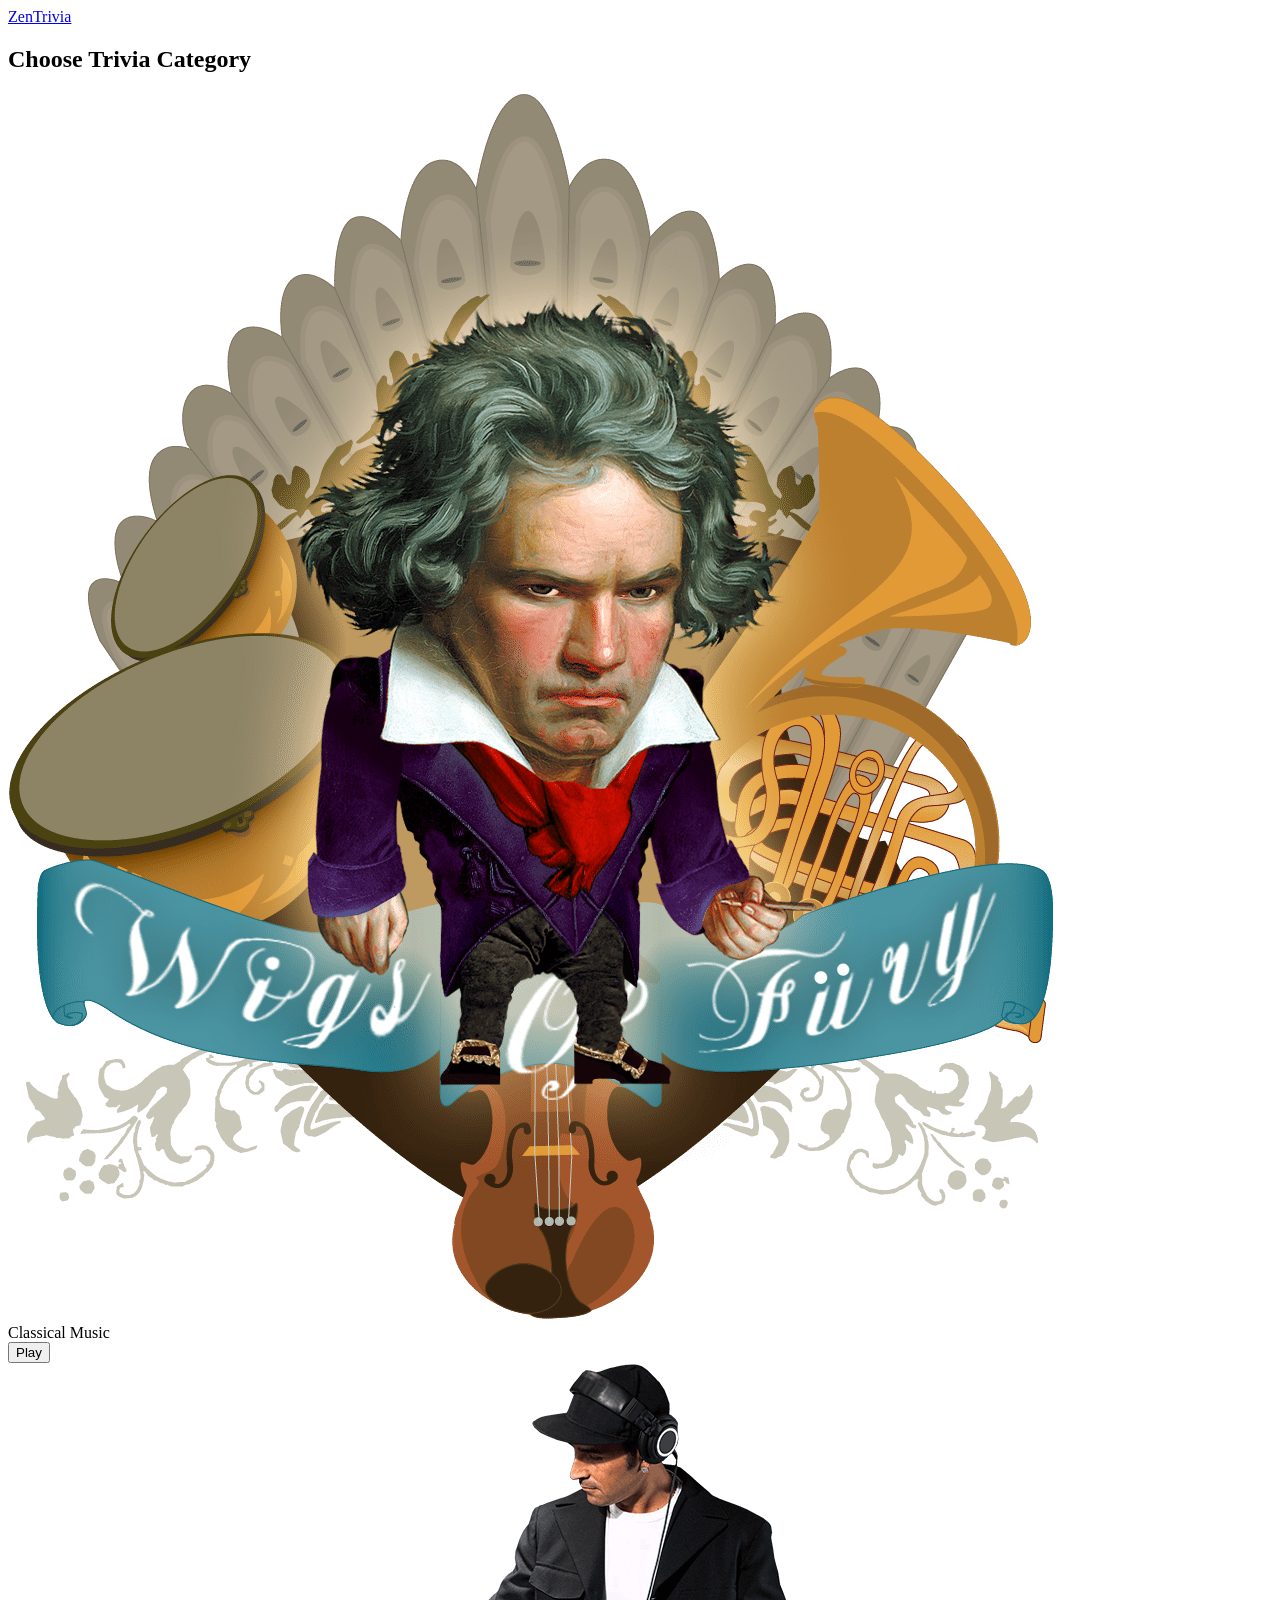
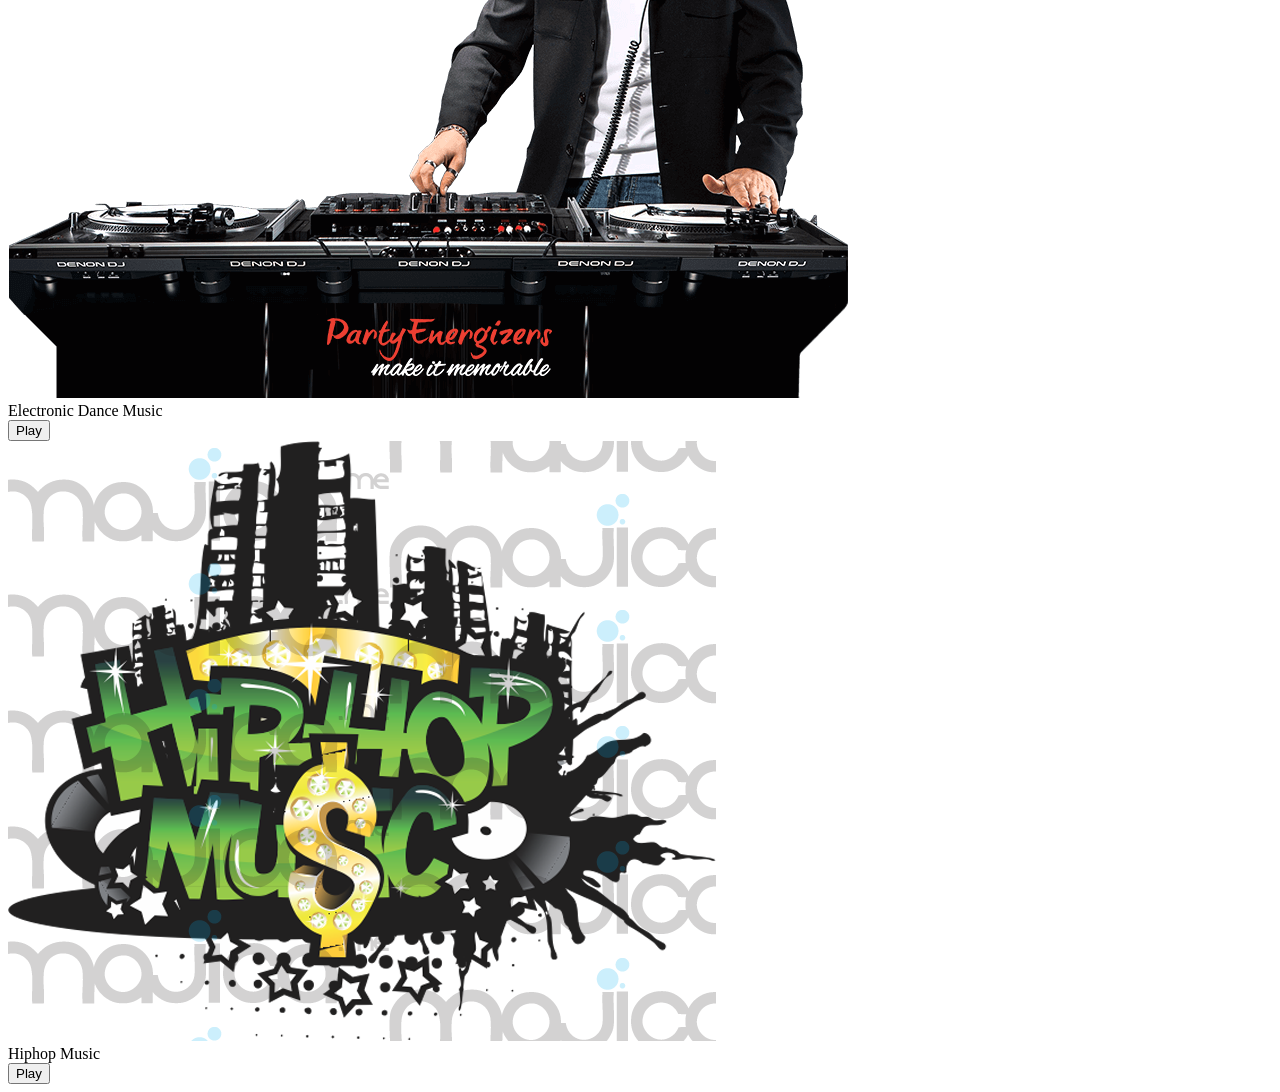
==== category.html @ f6a3b299 "added play link to rule screen" ====
<!DOCTYPE html>
<html lang="en">

<head>
    <meta charset="UTF-8">
    <meta http-equiv="X-UA-Compatible" content="IE=edge">
    <meta name="viewport" content="width=device-width, initial-scale=1.0">
    <link rel="stylesheet" href="https://xendesign.netlify.app/css/index.css">
    <link rel="stylesheet" href="css/style.css">
    <script src="https://xendesign.netlify.app/js/index.js"></script>
    <title>ZenTrivia</title>
</head>

<body class="bg-dark  overflow-x-hidden text-light">
    <header class="align-left p-4">
        <a href="index.html" class="text-xl">ZenTrivia</a>
    </header>
    <main class="container h-full w-full col items-center">
        <section class="category-section w-full text-light">
            <h1 class="text-3xl text-bold mb-4 text-center">Choose <span class="text-secondary">Trivia</span> Category
            </h1>
            <div class="row flex-gap-1 justify-center">
                <div class="card w-60 bg-primary">
                    <div class="card-header">
                        <img src="images/classical.png" alt="" class="img h-40 w-full cover">
                    </div>
                    <div class="card-bottom">
                        <div class="card-body">
                            <div class="card-title">Classical Music</div>
                        </div>
                        <div class="card-footer">
                            <a href="rule.html" class="w-full"><button class="btn btn-dark w-full">Play</button></a>
                        </div>
                    </div>
                </div>
                <div class="card w-60 bg-primary">
                    <div class="card-header">
                        <img src="images/edm.png" alt="" class="img h-40 w-full cover">
                    </div>
                    <div class="card-bottom">
                        <div class="card-body">
                            <div class="card-title">Electronic Dance Music</div>
                        </div>
                        <div class="card-footer">
                            <a href="rule.html" class="w-full"><button class="btn btn-dark w-full">Play</button></a>
                        </div>
                    </div>
                </div>
                <div class="card w-60 bg-primary">
                    <div class="card-header">
                        <img src="images/hiphop.png" alt="" class="img h-40 w-full cover">
                    </div>
                    <div class="card-bottom">
                        <div class="card-body">
                            <div class="card-title">Hiphop Music</div>
                        </div>
                        <div class="card-footer">
                            <a href="rule.html" class="w-full"><button class="btn btn-dark w-full">Play</button></a>

                        </div></button>
                    </div>
                </div>
            </div>
            </div>
        </section>
    </main>
</body>

</html>
---- css/style.css ----
.category-section .img:hover {
  box-shadow: none;
  transition: all 0.1s linear;
  background-color: var(--primary-color);
  transform: scale(0.9);
  object-fit: contain;
}
.category-section .img {
  background-color: var(--dark-color-7);
  object-fit: contain;
}

::marker {
  color: var(--dark-color-2);
  font-weight: bold;
}
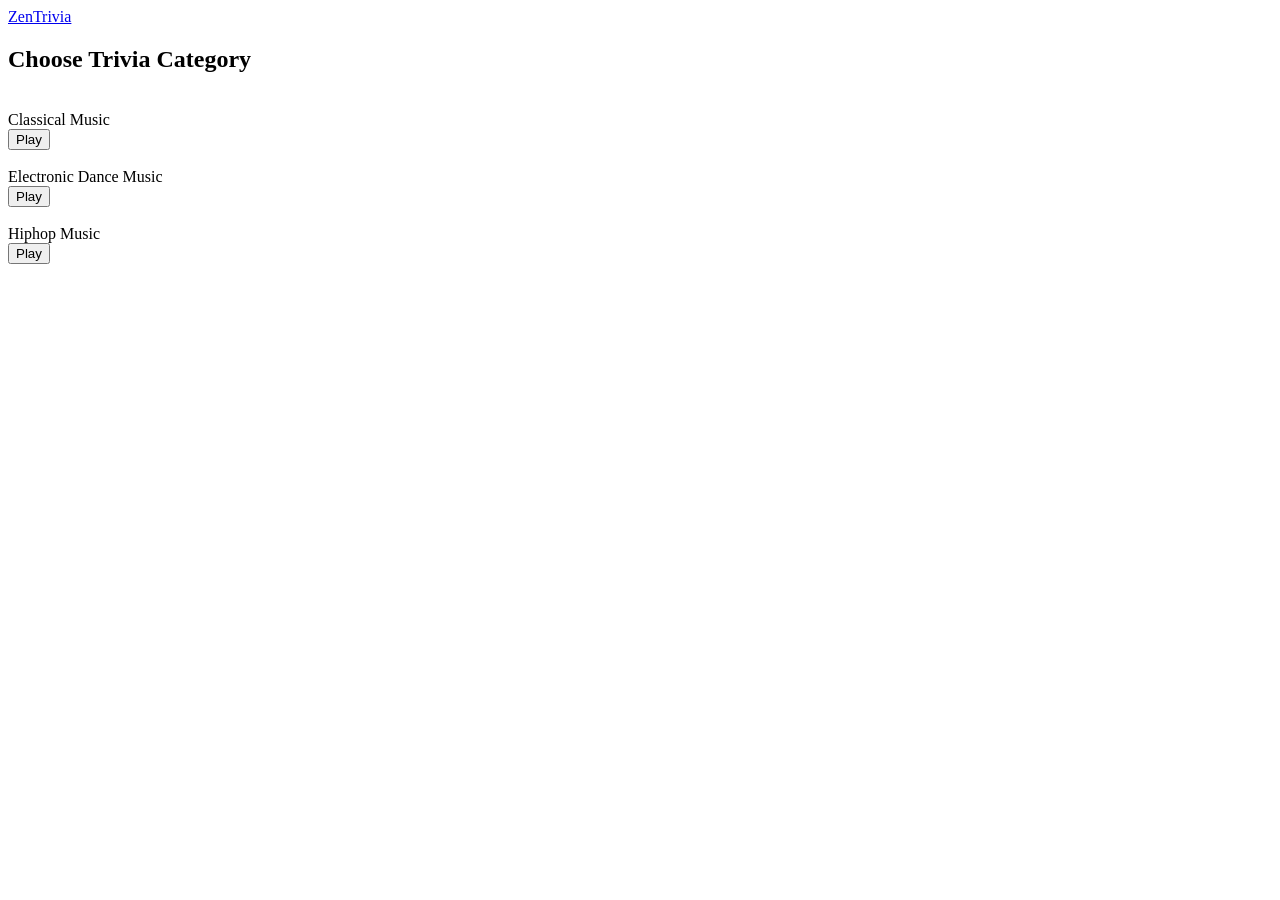
==== commit 64a7c482: "Revert "Screen/category"" ====
(no text change in the page or its own stylesheets)
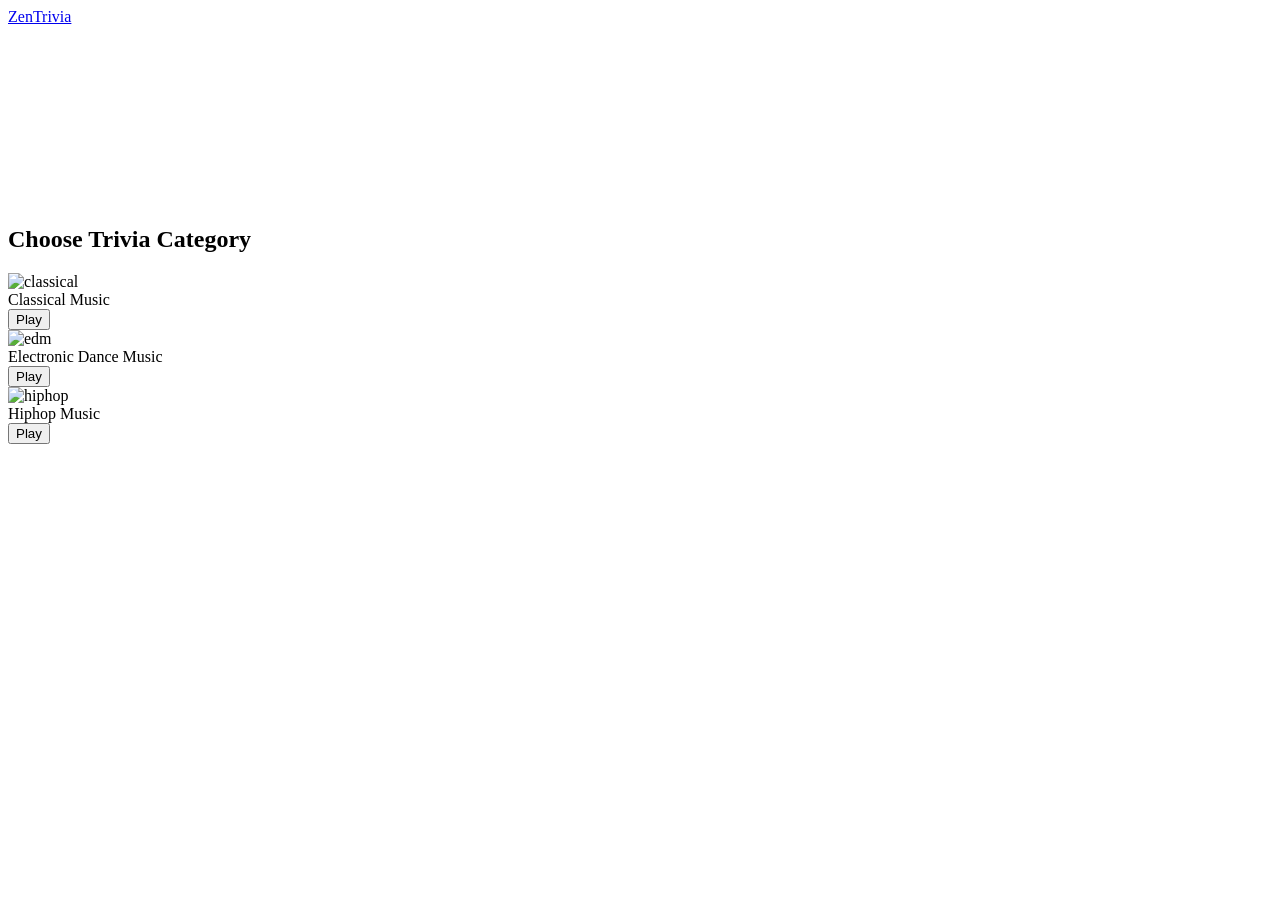
==== commit 38a423f3: "added alt" ====
--- a/category.html
+++ b/category.html
@@ -17,45 +17,45 @@
     </header>
     <main class="container h-full w-full col items-center">
         <section class="category-section w-full text-light">
-            <h1 class="text-3xl text-bold mb-4 text-center">Choose <span class="text-secondary">Trivia</span> Category
+            <h1 class="text-3xl text-bold mb-4 text-center">Choose <span class="text-primary">Trivia</span> Category
             </h1>
-            <div class="row flex-gap-1 justify-center">
+            <div class="row gap-1 justify-center">
                 <div class="card w-60 bg-primary">
                     <div class="card-header">
-                        <img src="images/classical.png" alt="" class="img h-40 w-full cover">
+                        <img src="images/classical.png" alt="classical" class="img h-40 w-full cover">
                     </div>
                     <div class="card-bottom">
                         <div class="card-body">
                             <div class="card-title">Classical Music</div>
                         </div>
                         <div class="card-footer">
-                            <a href="rule.html" class="w-full"><button class="btn btn-dark w-full">Play</button></a>
+                            <a href="rules.html" class="w-full"><button class="btn btn-dark w-full">Play</button></a>
                         </div>
                     </div>
                 </div>
                 <div class="card w-60 bg-primary">
                     <div class="card-header">
-                        <img src="images/edm.png" alt="" class="img h-40 w-full cover">
+                        <img src="images/edm.png" alt="edm" class="img h-40 w-full cover">
                     </div>
                     <div class="card-bottom">
                         <div class="card-body">
                             <div class="card-title">Electronic Dance Music</div>
                         </div>
                         <div class="card-footer">
-                            <a href="rule.html" class="w-full"><button class="btn btn-dark w-full">Play</button></a>
+                            <a href="rules.html" class="w-full"><button class="btn btn-dark w-full">Play</button></a>
                         </div>
                     </div>
                 </div>
                 <div class="card w-60 bg-primary">
                     <div class="card-header">
-                        <img src="images/hiphop.png" alt="" class="img h-40 w-full cover">
+                        <img src="images/hiphop.png" alt="hiphop" class="img h-40 w-full cover">
                     </div>
                     <div class="card-bottom">
                         <div class="card-body">
                             <div class="card-title">Hiphop Music</div>
                         </div>
                         <div class="card-footer">
-                            <a href="rule.html" class="w-full"><button class="btn btn-dark w-full">Play</button></a>
+                            <a href="rules.html" class="w-full"><button class="btn btn-dark w-full">Play</button></a>
 
                         </div></button>
                     </div>
--- a/css/style.css
+++ b/css/style.css
@@ -0,0 +1,362 @@
+:root {
+  --light-grey: rgb(238, 238, 238);
+  --dark-black: hsl(180, 9%, 9%);
+}
+
+main.container {
+  margin-top: 20vh;
+  display: flex;
+  width: 100%;
+  height: auto;
+}
+button.menu {
+  display: none;
+}
+.search-icon {
+  margin-right: 0;
+  margin-left: auto;
+  visibility: hidden;
+}
+nav ul.left,
+nav ul.right {
+  flex-wrap: nowrap;
+}
+header nav ul.left .input-box {
+  min-width: 30vw;
+}
+@media only screen and (max-width: 535px) {
+  header nav ul.left .input-box {
+    display: none;
+  }
+  header nav ul.left {
+    width: 100%;
+    display: flex;
+    justify-content: space-between !important;
+  }
+  .search-icon {
+    visibility: visible;
+  }
+}
+@media only screen and (max-width: 870px) {
+  header nav ul.right {
+    z-index: 999;
+    display: none;
+    flex-direction: column;
+    background-color: var(--dark-color);
+    position: absolute;
+    top: 14vh;
+    width: max-content;
+    padding: 2rem;
+    border-radius: 0.3rem;
+    border: 1px solid var(--primary-color);
+    left: 0;
+  }
+  button.menu {
+    display: block;
+  }
+}
+.hero-image {
+  animation: updown 4s ease-in-out infinite;
+}
+@keyframes updown {
+  0% {
+    transform: translateY(0px);
+  }
+  50% {
+    transform: translateY(10px);
+  }
+  100% {
+    transform: translateY(0px);
+  }
+}
+.card:hover .img {
+  box-shadow: none;
+  transition: all 0.1s linear;
+  background-color: var(--primary-color);
+  transform: scale(0.9);
+  object-fit: contain;
+}
+
+.section-category .img {
+  transition: all 0.1s linear;
+  background-color: var(--dark-color-7);
+  object-fit: contain;
+}
+.hero-section-button {
+  padding: 0.8rem 1rem;
+}
+
+.hero-image {
+  display: flex;
+  justify-content: center;
+}
+.hero-section {
+  display: flex;
+  width: 100%;
+  padding: 4rem 6rem;
+  align-items: center;
+  justify-content: space-between;
+}
+@media only screen and screen and (max-width: 1200px) {
+  .hero-section-content {
+    order: 2;
+    width: 100%;
+    display: flex;
+    flex-direction: column;
+    text-align: center;
+    align-items: center;
+  }
+  .hero-image {
+    order: 1;
+  }
+  .hero-section {
+    width: 100%;
+    gap: 3rem;
+    flex-direction: column;
+  }
+  .section-category,
+  .section-brands {
+    text-align: center;
+    justify-content: center;
+  }
+  .section-category .row {
+    justify-content: center;
+  }
+  .section-brands .row {
+    justify-content: center;
+  }
+}
+
+li a.btn {
+  font-size: 0.9rem;
+  padding: 0.4rem 0.6rem;
+}
+.browse-more-btn {
+  padding: 0.4rem 0.6rem;
+  font-size: 0.75rem;
+  line-height: 1.25rem;
+}
+form.form {
+  background-color: var(--light-grey);
+  margin-bottom: 15vh;
+  margin-top: 0vh;
+}
+@media only screen and (max-width: 535px) {
+  form.form {
+    padding: 1rem;
+    margin: 1rem;
+  }
+}
+input[type="search"]::-webkit-search-cancel-button {
+  -webkit-appearance: none;
+  height: 1em;
+  width: 1em;
+  border-radius: 50em;
+  background: url(https://pro.fontawesome.com/releases/v5.10.0/svgs/solid/times-circle.svg)
+    no-repeat 50% 50%;
+  background-size: contain;
+  opacity: 0;
+  pointer-events: none;
+  filter: invert(1);
+}
+
+input[type="search"]:focus::-webkit-search-cancel-button {
+  opacity: 0.3;
+  pointer-events: all;
+}
+
+main {
+  height: 100vh;
+}
+.sidebar {
+  margin-top: 2vh;
+  padding-bottom: 12vh;
+  flex: 3;
+  margin: 2rem;
+  margin-top: 0;
+  height: 100vh;
+  flex-wrap: nowrap;
+  overflow: hidden;
+  overflow-y: scroll;
+  padding-bottom: 25vh;
+
+  border-right: 2px solid var(--primary-color);
+}
+.sidebar .col {
+  padding: 0.5rem;
+}
+section.products {
+  flex: 12;
+  height: 100vh;
+  overflow: hidden;
+  overflow-y: scroll;
+  padding-left: 2%;
+  padding-bottom: 25vh;
+}
+.filter-btn {
+  display: none;
+}
+@media only screen and (max-width: 950px) {
+  section.products .row:nth-child(2) {
+    justify-content: center;
+
+    width: 100vw;
+  }
+  section.products .row:nth-child(1) {
+    padding: 0 2rem;
+
+    width: 100vw;
+  }
+  .sidebar {
+    flex: auto;
+    z-index: 999;
+    display: none;
+    background-color: var(--dark-color-1);
+    backdrop-filter: var(--blur-5);
+    position: absolute;
+    top: 32vh;
+    margin: 0;
+    padding: 1rem;
+    width: 100%;
+    left: 0;
+    box-shadow: var(--bx-sh-primary-1);
+  }
+  .filter-btn {
+    display: block;
+  }
+}
+.show {
+  display: flex !important;
+}
+.outofstock {
+  z-index: 2;
+  width: 100%;
+  height: 100%;
+  position: absolute;
+  top: 0;
+  left: 0;
+  background-color: var(--dark-color-2);
+  color: var(--primary-color);
+  display: grid;
+  place-content: center;
+  font-size: x-large;
+  font-weight: 600;
+}
+.sidebar-title {
+  padding: 0.5rem;
+  border-bottom: 2px solid var(--primary-color);
+}
+.silder-container {
+  width: 10%;
+}
+.card-dark {
+  overflow: hidden;
+  background-color: var(--dark-black);
+}
+hr {
+  background-color: var(--light-color-1);
+}
+.card-horizontal {
+  max-height: 35vh;
+}
+.card-horizontal .card-header img {
+  height: 100%;
+  padding: 1rem;
+  object-fit: contain;
+}
+.card-horizontal .card-bottom {
+  max-width: max-content;
+
+  flex: auto;
+}
+.card-horizontal .card-header {
+  height: fit-content;
+  max-width: max-content;
+  flex: 2;
+}
+@media only screen and only screen and (max-width: 600px) {
+  .card-horizontal {
+    max-width: max-content;
+    max-height: max-content;
+  }
+  .card-header img {
+    width: 100%;
+    height: 15rem;
+  }
+  .card-horizontal .card-header {
+    max-width: 100%;
+    height: min-content;
+  }
+
+  .card-horizontal .card-bottom {
+    max-width: max-content;
+    height: min-content;
+  }
+}
+.cart-section {
+  width: 100%;
+  height: 100vh;
+  overflow: hidden;
+  overflow-y: scroll;
+}
+@media only screen and only screen and (max-width: 565px) {
+  .cart-price-details,
+  .cart-products {
+    margin: 0.5rem;
+  }
+  .card-header img {
+    width: 100%;
+    max-height: 10rem;
+  }
+}
+.cart-products {
+  width: 35rem;
+  margin-bottom: 35vh;
+  overflow: hidden;
+  overflow-y: scroll;
+}
+.apply-btn {
+  padding: 0.75rem 1rem;
+}
+.cart-price-details {
+  background-color: var(--dark-black);
+  width: max-content;
+}
+@media only screen and only screen and (max-width: 935px) {
+  .cart-products {
+    order: 2;
+  }
+
+  .cart-price-details {
+    order: 1;
+  }
+}
+@media only screen and only screen and (max-width: 580px) {
+  .coupon-section input,
+  button {
+    width: 100%;
+  }
+}
+@media only screen and only screen and (max-width: 580px) {
+  .cart-products {
+    align-content: center;
+  }
+  .card-horizontal {
+    flex-direction: column;
+  }
+  .card-header img {
+    width: 100%;
+    max-height: 13rem;
+  }
+}
+.wishlist-wrapper {
+  top: 20vh;
+  position: relative;
+}
+.wishlist-section {
+  width: 100%;
+  overflow: hidden;
+  overflow-y: scroll;
+  height: 120vh;
+  padding-bottom: 50vh;
+}
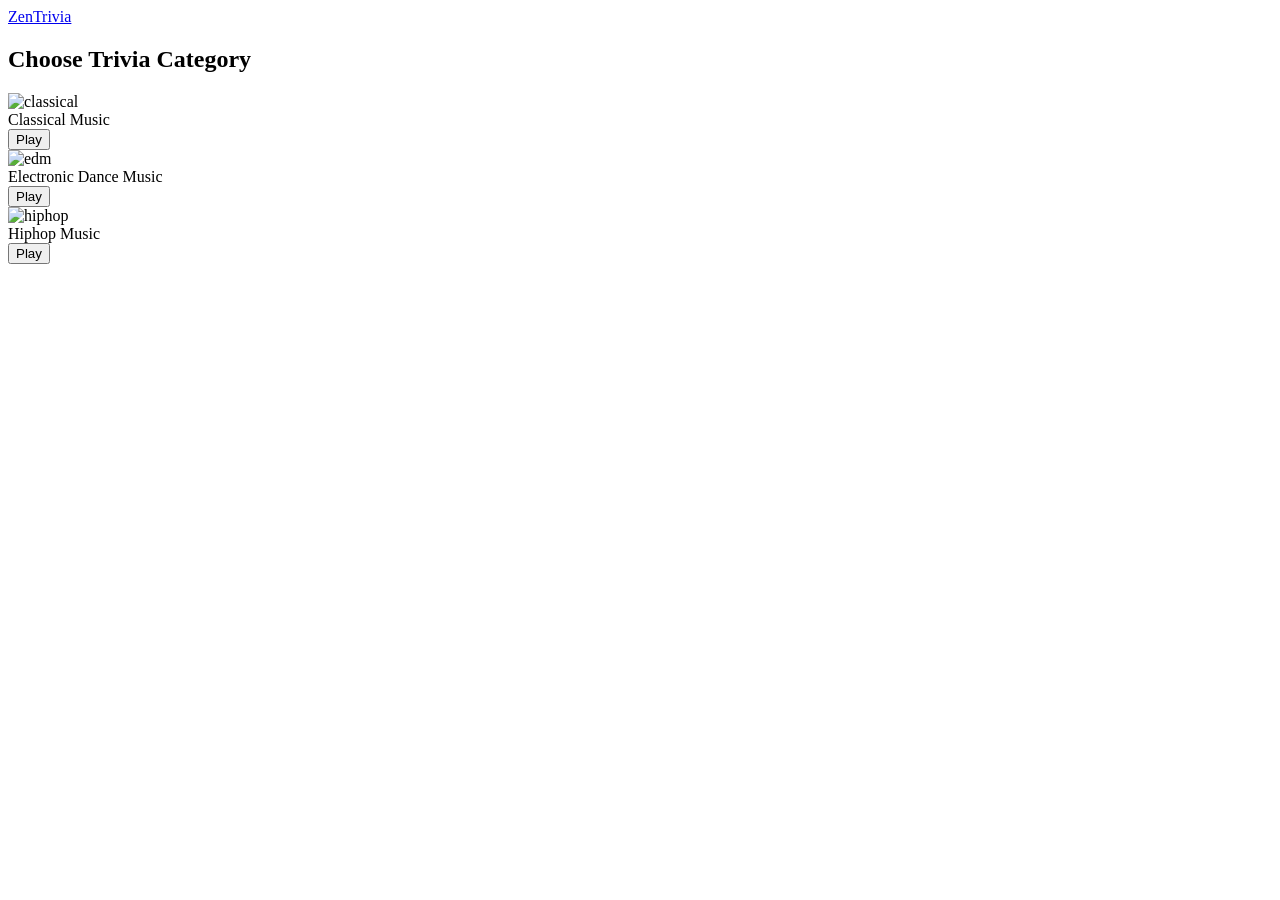
==== commit 4ea98d81: "Merge branch 'dev' of https://github.com/sanjitsarkar/zentrivia into dev" ====
--- a/category.html
+++ b/category.html
@@ -1,3 +1,4 @@
+
 <!DOCTYPE html>
 <html lang="en">
 
@@ -29,7 +30,7 @@
                             <div class="card-title">Classical Music</div>
                         </div>
                         <div class="card-footer">
-                            <a href="rules.html" class="w-full"><button class="btn btn-dark w-full">Play</button></a>
+                            <a href="rule.html" class="w-full"><button class="btn btn-dark w-full">Play</button></a>
                         </div>
                     </div>
                 </div>
@@ -42,7 +43,7 @@
                             <div class="card-title">Electronic Dance Music</div>
                         </div>
                         <div class="card-footer">
-                            <a href="rules.html" class="w-full"><button class="btn btn-dark w-full">Play</button></a>
+                            <a href="rule.html" class="w-full"><button class="btn btn-dark w-full">Play</button></a>
                         </div>
                     </div>
                 </div>
@@ -55,7 +56,7 @@
                             <div class="card-title">Hiphop Music</div>
                         </div>
                         <div class="card-footer">
-                            <a href="rules.html" class="w-full"><button class="btn btn-dark w-full">Play</button></a>
+                            <a href="rule.html" class="w-full"><button class="btn btn-dark w-full">Play</button></a>
 
                         </div></button>
                     </div>
@@ -66,4 +67,5 @@
     </main>
 </body>
 
-</html>+</html>
+
--- a/css/style.css
+++ b/css/style.css
@@ -1,362 +1,38 @@
-:root {
-  --light-grey: rgb(238, 238, 238);
-  --dark-black: hsl(180, 9%, 9%);
-}
-
-main.container {
-  margin-top: 20vh;
-  display: flex;
-  width: 100%;
-  height: auto;
-}
-button.menu {
-  display: none;
-}
-.search-icon {
-  margin-right: 0;
-  margin-left: auto;
-  visibility: hidden;
-}
-nav ul.left,
-nav ul.right {
-  flex-wrap: nowrap;
-}
-header nav ul.left .input-box {
-  min-width: 30vw;
-}
-@media only screen and (max-width: 535px) {
-  header nav ul.left .input-box {
-    display: none;
-  }
-  header nav ul.left {
-    width: 100%;
-    display: flex;
-    justify-content: space-between !important;
-  }
-  .search-icon {
-    visibility: visible;
-  }
-}
-@media only screen and (max-width: 870px) {
-  header nav ul.right {
-    z-index: 999;
-    display: none;
-    flex-direction: column;
-    background-color: var(--dark-color);
-    position: absolute;
-    top: 14vh;
-    width: max-content;
-    padding: 2rem;
-    border-radius: 0.3rem;
-    border: 1px solid var(--primary-color);
-    left: 0;
-  }
-  button.menu {
-    display: block;
-  }
-}
-.hero-image {
-  animation: updown 4s ease-in-out infinite;
-}
-@keyframes updown {
-  0% {
-    transform: translateY(0px);
-  }
-  50% {
-    transform: translateY(10px);
-  }
-  100% {
-    transform: translateY(0px);
-  }
-}
-.card:hover .img {
+.card:hover img {
   box-shadow: none;
   transition: all 0.1s linear;
   background-color: var(--primary-color);
   transform: scale(0.9);
   object-fit: contain;
 }
-
-.section-category .img {
-  transition: all 0.1s linear;
+.category-section img {
   background-color: var(--dark-color-7);
   object-fit: contain;
 }
-.hero-section-button {
-  padding: 0.8rem 1rem;
+
+::marker {
+  color: var(--dark-color-2);
+  font-weight: bold;
 }
 
-.hero-image {
-  display: flex;
-  justify-content: center;
+.options .btn {
+  padding: 0.75rem 0;
+  font-size: 1rem;
 }
-.hero-section {
-  display: flex;
-  width: 100%;
-  padding: 4rem 6rem;
-  align-items: center;
-  justify-content: space-between;
+
+.hero-section-button {
+  padding: 0.5rem 1.5rem;
 }
-@media only screen and screen and (max-width: 1200px) {
-  .hero-section-content {
-    order: 2;
-    width: 100%;
-    display: flex;
-    flex-direction: column;
-    text-align: center;
-    align-items: center;
+@media only screen and (max-width: 470px) {
+  .hero-section-title {
+    font-size: 4rem;
   }
-  .hero-image {
-    order: 1;
-  }
-  .hero-section {
-    width: 100%;
-    gap: 3rem;
-    flex-direction: column;
-  }
-  .section-category,
-  .section-brands {
-    text-align: center;
-    justify-content: center;
-  }
-  .section-category .row {
-    justify-content: center;
-  }
-  .section-brands .row {
-    justify-content: center;
+  .rules-section {
+    margin: 2rem;
   }
 }
-
-li a.btn {
-  font-size: 0.9rem;
-  padding: 0.4rem 0.6rem;
-}
-.browse-more-btn {
-  padding: 0.4rem 0.6rem;
-  font-size: 0.75rem;
-  line-height: 1.25rem;
-}
-form.form {
-  background-color: var(--light-grey);
-  margin-bottom: 15vh;
-  margin-top: 0vh;
-}
-@media only screen and (max-width: 535px) {
-  form.form {
-    padding: 1rem;
-    margin: 1rem;
+@media only screen and (max-width: 315px) {
+  .hero-section-title {
+    font-size: 3.5rem;
   }
 }
-input[type="search"]::-webkit-search-cancel-button {
-  -webkit-appearance: none;
-  height: 1em;
-  width: 1em;
-  border-radius: 50em;
-  background: url(https://pro.fontawesome.com/releases/v5.10.0/svgs/solid/times-circle.svg)
-    no-repeat 50% 50%;
-  background-size: contain;
-  opacity: 0;
-  pointer-events: none;
-  filter: invert(1);
-}
-
-input[type="search"]:focus::-webkit-search-cancel-button {
-  opacity: 0.3;
-  pointer-events: all;
-}
-
-main {
-  height: 100vh;
-}
-.sidebar {
-  margin-top: 2vh;
-  padding-bottom: 12vh;
-  flex: 3;
-  margin: 2rem;
-  margin-top: 0;
-  height: 100vh;
-  flex-wrap: nowrap;
-  overflow: hidden;
-  overflow-y: scroll;
-  padding-bottom: 25vh;
-
-  border-right: 2px solid var(--primary-color);
-}
-.sidebar .col {
-  padding: 0.5rem;
-}
-section.products {
-  flex: 12;
-  height: 100vh;
-  overflow: hidden;
-  overflow-y: scroll;
-  padding-left: 2%;
-  padding-bottom: 25vh;
-}
-.filter-btn {
-  display: none;
-}
-@media only screen and (max-width: 950px) {
-  section.products .row:nth-child(2) {
-    justify-content: center;
-
-    width: 100vw;
-  }
-  section.products .row:nth-child(1) {
-    padding: 0 2rem;
-
-    width: 100vw;
-  }
-  .sidebar {
-    flex: auto;
-    z-index: 999;
-    display: none;
-    background-color: var(--dark-color-1);
-    backdrop-filter: var(--blur-5);
-    position: absolute;
-    top: 32vh;
-    margin: 0;
-    padding: 1rem;
-    width: 100%;
-    left: 0;
-    box-shadow: var(--bx-sh-primary-1);
-  }
-  .filter-btn {
-    display: block;
-  }
-}
-.show {
-  display: flex !important;
-}
-.outofstock {
-  z-index: 2;
-  width: 100%;
-  height: 100%;
-  position: absolute;
-  top: 0;
-  left: 0;
-  background-color: var(--dark-color-2);
-  color: var(--primary-color);
-  display: grid;
-  place-content: center;
-  font-size: x-large;
-  font-weight: 600;
-}
-.sidebar-title {
-  padding: 0.5rem;
-  border-bottom: 2px solid var(--primary-color);
-}
-.silder-container {
-  width: 10%;
-}
-.card-dark {
-  overflow: hidden;
-  background-color: var(--dark-black);
-}
-hr {
-  background-color: var(--light-color-1);
-}
-.card-horizontal {
-  max-height: 35vh;
-}
-.card-horizontal .card-header img {
-  height: 100%;
-  padding: 1rem;
-  object-fit: contain;
-}
-.card-horizontal .card-bottom {
-  max-width: max-content;
-
-  flex: auto;
-}
-.card-horizontal .card-header {
-  height: fit-content;
-  max-width: max-content;
-  flex: 2;
-}
-@media only screen and only screen and (max-width: 600px) {
-  .card-horizontal {
-    max-width: max-content;
-    max-height: max-content;
-  }
-  .card-header img {
-    width: 100%;
-    height: 15rem;
-  }
-  .card-horizontal .card-header {
-    max-width: 100%;
-    height: min-content;
-  }
-
-  .card-horizontal .card-bottom {
-    max-width: max-content;
-    height: min-content;
-  }
-}
-.cart-section {
-  width: 100%;
-  height: 100vh;
-  overflow: hidden;
-  overflow-y: scroll;
-}
-@media only screen and only screen and (max-width: 565px) {
-  .cart-price-details,
-  .cart-products {
-    margin: 0.5rem;
-  }
-  .card-header img {
-    width: 100%;
-    max-height: 10rem;
-  }
-}
-.cart-products {
-  width: 35rem;
-  margin-bottom: 35vh;
-  overflow: hidden;
-  overflow-y: scroll;
-}
-.apply-btn {
-  padding: 0.75rem 1rem;
-}
-.cart-price-details {
-  background-color: var(--dark-black);
-  width: max-content;
-}
-@media only screen and only screen and (max-width: 935px) {
-  .cart-products {
-    order: 2;
-  }
-
-  .cart-price-details {
-    order: 1;
-  }
-}
-@media only screen and only screen and (max-width: 580px) {
-  .coupon-section input,
-  button {
-    width: 100%;
-  }
-}
-@media only screen and only screen and (max-width: 580px) {
-  .cart-products {
-    align-content: center;
-  }
-  .card-horizontal {
-    flex-direction: column;
-  }
-  .card-header img {
-    width: 100%;
-    max-height: 13rem;
-  }
-}
-.wishlist-wrapper {
-  top: 20vh;
-  position: relative;
-}
-.wishlist-section {
-  width: 100%;
-  overflow: hidden;
-  overflow-y: scroll;
-  height: 120vh;
-  padding-bottom: 50vh;
-}
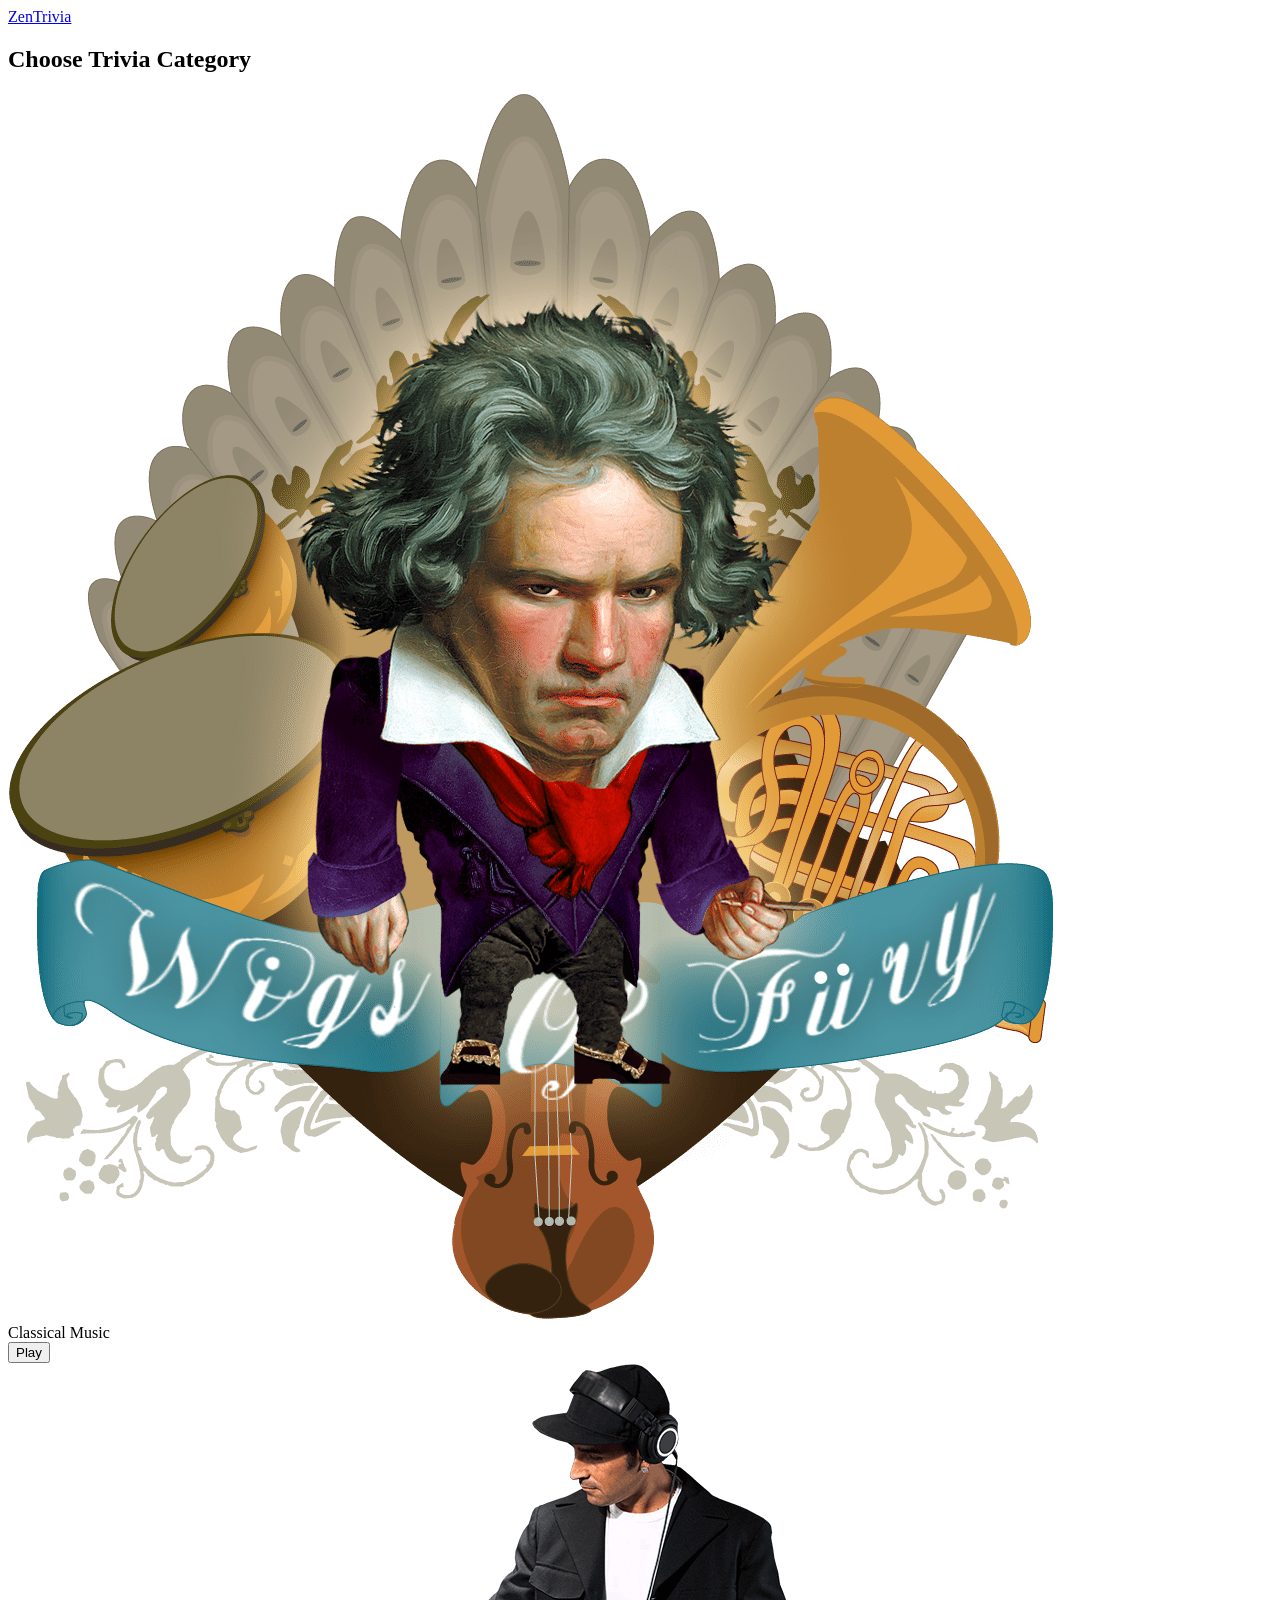
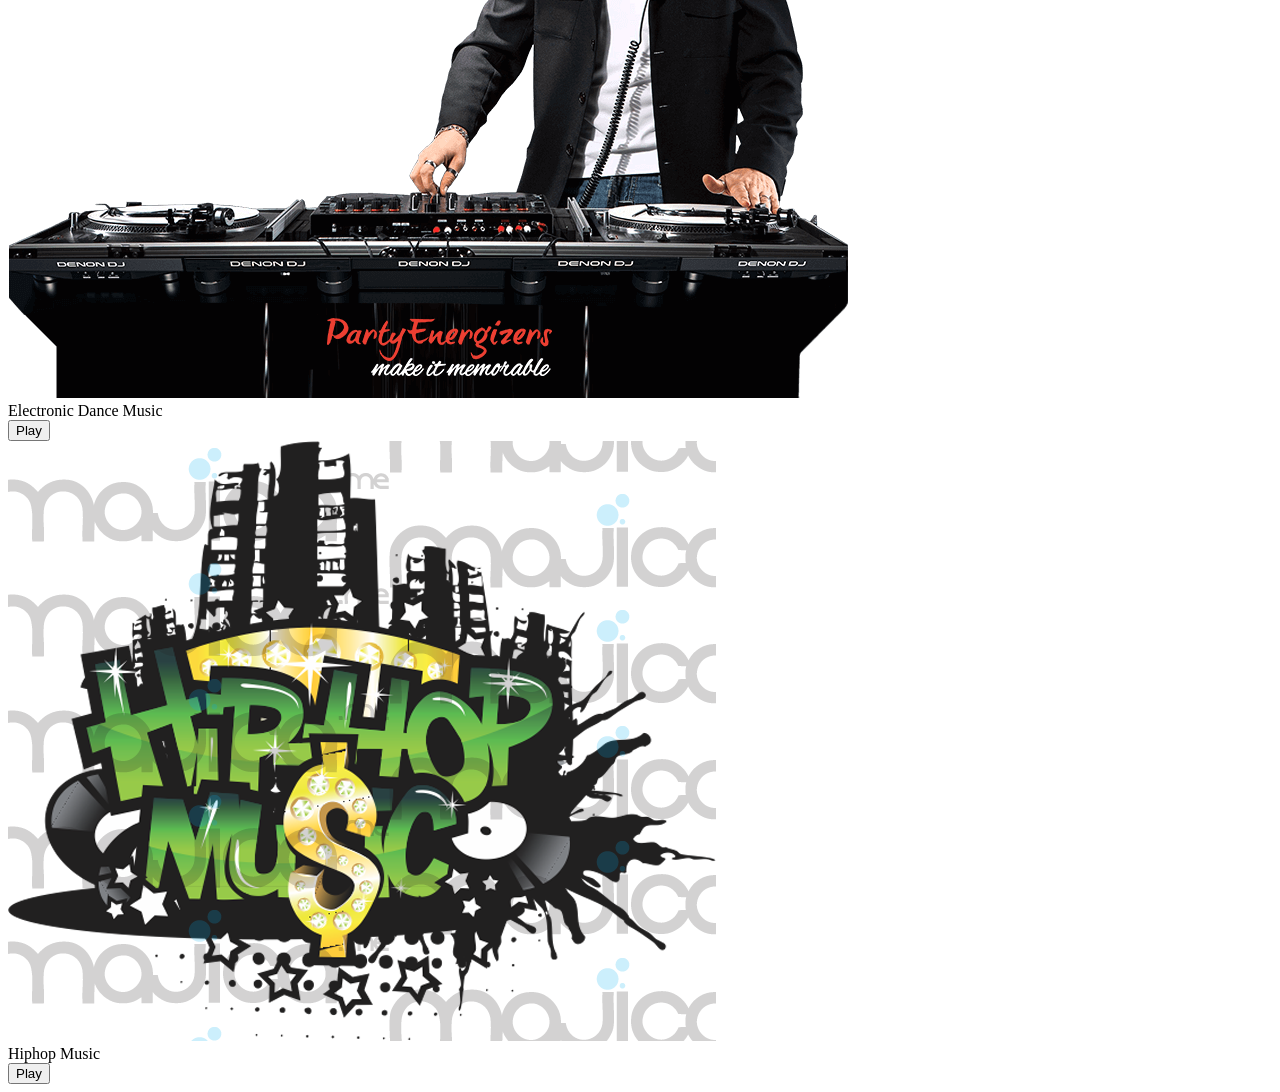
==== commit a8ba355b: "fixed images url" ====
--- a/category.html
+++ b/category.html
@@ -1,4 +1,3 @@
-
 <!DOCTYPE html>
 <html lang="en">
 
@@ -30,7 +29,7 @@
                             <div class="card-title">Classical Music</div>
                         </div>
                         <div class="card-footer">
-                            <a href="rule.html" class="w-full"><button class="btn btn-dark w-full">Play</button></a>
+                            <a href="rules.html" class="w-full"><button class="btn btn-dark w-full">Play</button></a>
                         </div>
                     </div>
                 </div>
@@ -43,7 +42,7 @@
                             <div class="card-title">Electronic Dance Music</div>
                         </div>
                         <div class="card-footer">
-                            <a href="rule.html" class="w-full"><button class="btn btn-dark w-full">Play</button></a>
+                            <a href="rules.html" class="w-full"><button class="btn btn-dark w-full">Play</button></a>
                         </div>
                     </div>
                 </div>
@@ -56,7 +55,7 @@
                             <div class="card-title">Hiphop Music</div>
                         </div>
                         <div class="card-footer">
-                            <a href="rule.html" class="w-full"><button class="btn btn-dark w-full">Play</button></a>
+                            <a href="rules.html" class="w-full"><button class="btn btn-dark w-full">Play</button></a>
 
                         </div></button>
                     </div>
@@ -67,5 +66,4 @@
     </main>
 </body>
 
-</html>
-
+</html>
